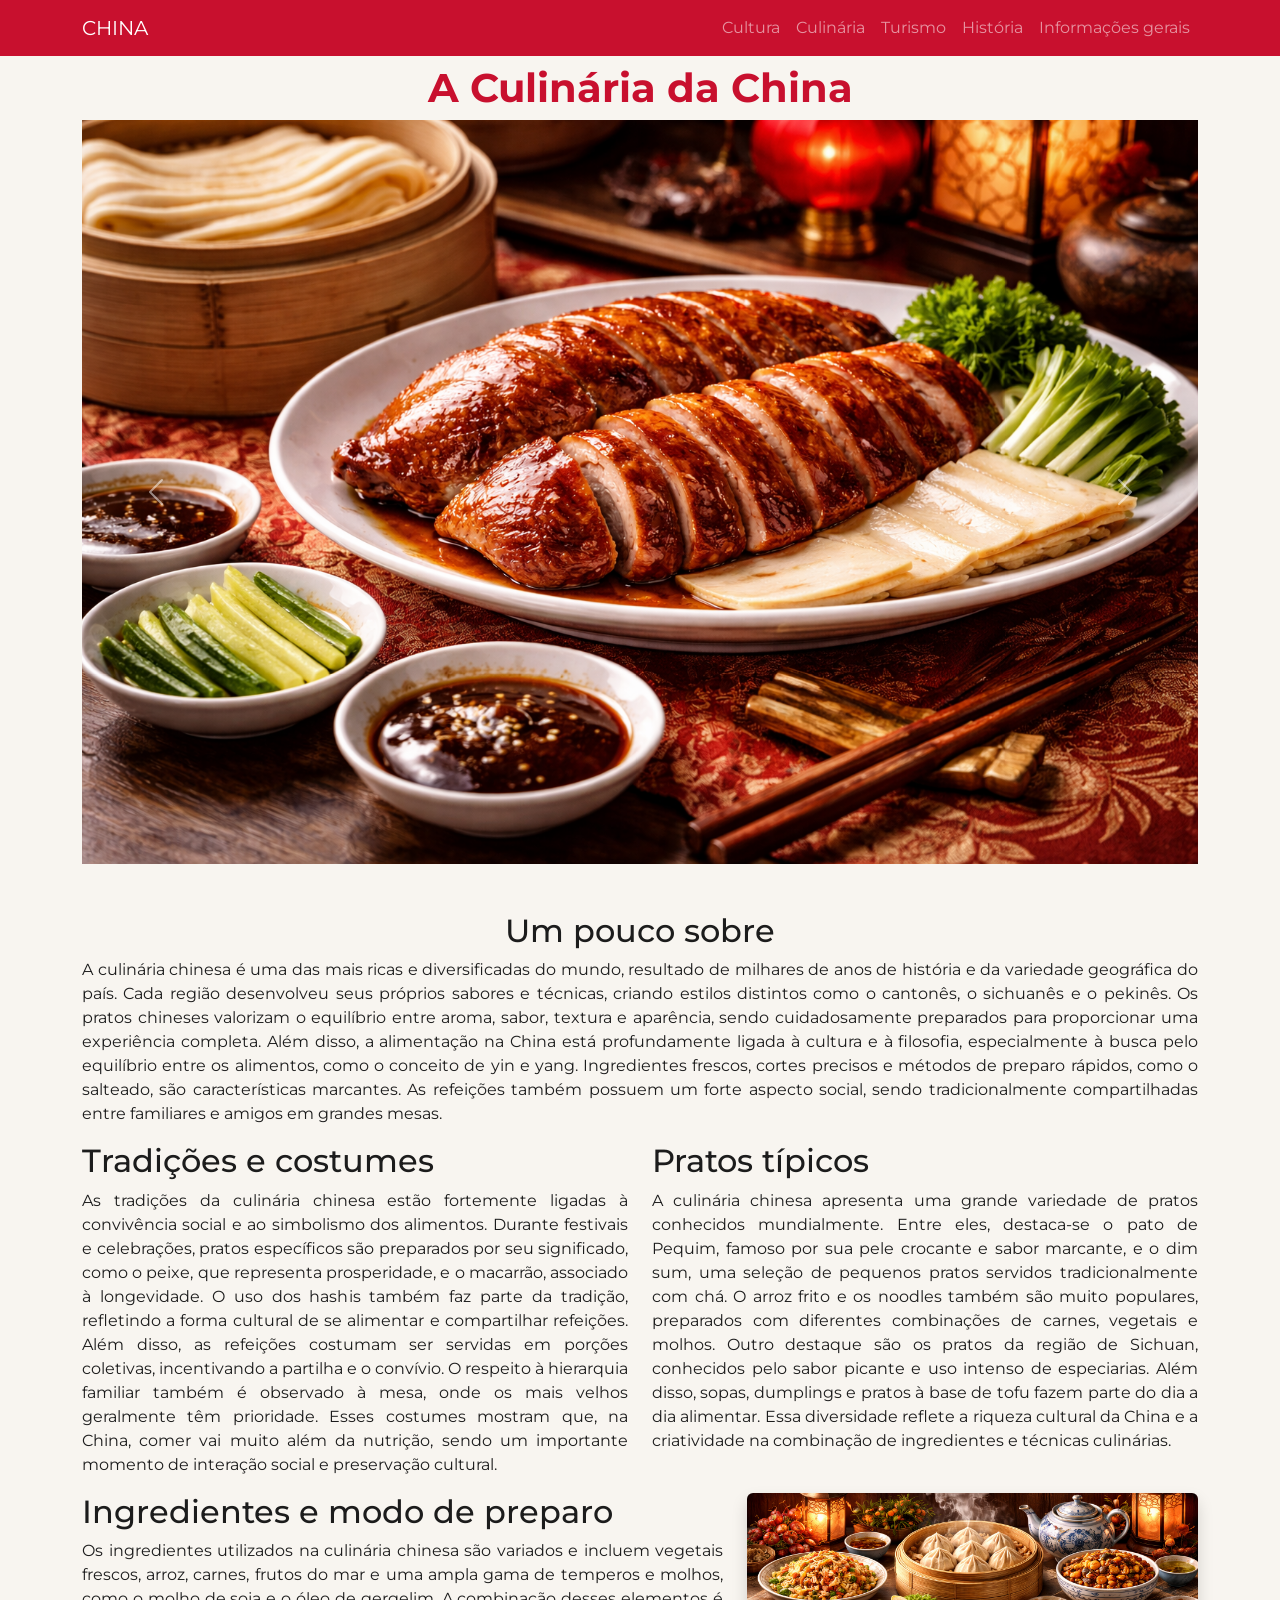
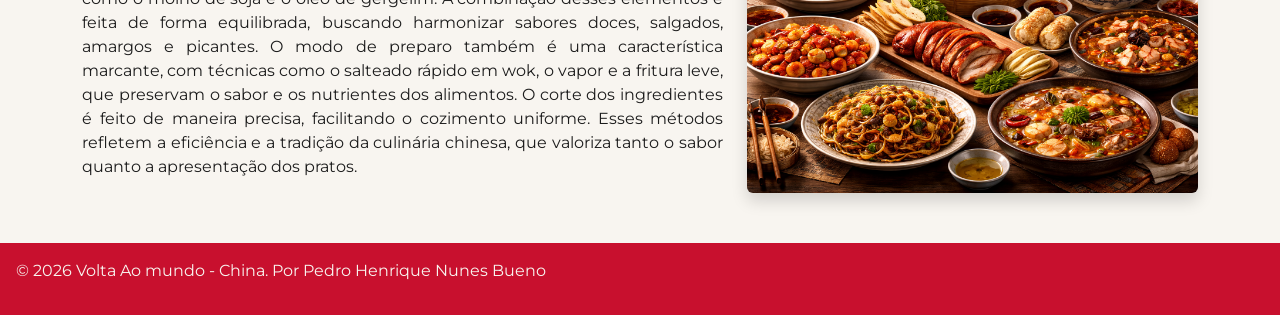
==== pages/culinaria.html @ c610a2ef "Estruturacao de todas as paginas e escrita dos textos" ====
<!DOCTYPE html>
<html lang="pt-BR">

<head>
    <meta charset="UTF-8">
    <meta name="viewport" content="width=device-width, initial-scale=1.0">
    <title>Culinária - China</title>
    <link rel="icon" href="../assets/iconChina.png" type="image/png">
    <link href="https://cdn.jsdelivr.net/npm/bootstrap@5.3.0/dist/css/bootstrap.min.css" rel="stylesheet">
    <link rel="stylesheet" href="../style/style.css">
</head>

<body>
    <nav class="navbar navbar-expand-lg navbar-dark bg-red tex-white">
        <div class="container">
            <a class="navbar-brand" href="../index.html">CHINA</a>
            <button class="navbar-toggler" type="button" data-bs-toggle="collapse" data-bs-target="#menu">
                <span class="navbar-toggler-icon"></span>
            </button>
            <div class="collapse navbar-collapse" id="menu">
                <ul class="navbar-nav ms-auto">
                    <li class="nav-item"><a class="nav-link" href="cultura.html">Cultura</a></li>
                    <li class="nav-item"><a class="nav-link" href="culinaria.html">Culinária</a></li>
                    <li class="nav-item"><a class="nav-link" href="turimos.html">Turismo</a></li>
                    <li class="nav-item"><a class="nav-link" href="historia.html">História</a></li>
                    <li class="nav-item"><a class="nav-link" href="geral.html">Informações gerais</a></li>
                </ul>
            </div>
        </div>
    </nav>
    <h1 class="text-center fw-bold mt-2 title-pg">A Culinária da China</h1>
    <div class="container">
        <div class="row mt-2">
            <!--Carrosel-->
            <div id="carouselExampleControlsNoTouching" class="carousel slide" data-bs-touch="false">
                <div class="carousel-inner">
                    <div class="carousel-item active">
                        <img src="../assets/culinariacarrossel1.png" class="d-block w-100 img-fluid" alt="...">
                    </div>
                    <div class="carousel-item">
                        <img src="../assets/culturacarrossel2.png" class="d-block w-100" alt="...">
                    </div>
                    <div class="carousel-item">
                        <img src="../assets/culturacarrosel3.png" class="d-block w-100" alt="...">
                    </div>
                    <div class="carousel-item">
                        <img src="../assets/culturacarrosel4.png" class="d-block w-100" alt="...">
                    </div>
                </div>
                <button class="carousel-control-prev" type="button" data-bs-target="#carouselExampleControlsNoTouching"
                    data-bs-slide="prev">
                    <span class="carousel-control-prev-icon" aria-hidden="true"></span>
                    <span class="visually-hidden">Previous</span>
                </button>
                <button class="carousel-control-next" type="button" data-bs-target="#carouselExampleControlsNoTouching"
                    data-bs-slide="next">
                    <span class="carousel-control-next-icon" aria-hidden="true"></span>
                    <span class="visually-hidden">Next</span>
                </button>
            </div>
        </div>

        <!--Conteúdo-->
        <div class="row">
            <div class="col-12">
                <h2 class="text-center mt-5">Um pouco sobre</h2>
                <p>
                    A culinária chinesa é uma das mais ricas e diversificadas do mundo, resultado de milhares de anos de
                    história
                    e da variedade geográfica do país. Cada região desenvolveu seus próprios sabores e técnicas, criando
                    estilos
                    distintos como o cantonês, o sichuanês e o pekinês. Os pratos chineses valorizam o equilíbrio entre
                    aroma,
                    sabor, textura e aparência, sendo cuidadosamente preparados para proporcionar uma experiência
                    completa.

                    Além disso, a alimentação na China está profundamente ligada à cultura e à filosofia, especialmente
                    à busca
                    pelo equilíbrio entre os alimentos, como o conceito de yin e yang. Ingredientes frescos, cortes
                    precisos e
                    métodos de preparo rápidos, como o salteado, são características marcantes. As refeições também
                    possuem um
                    forte aspecto social, sendo tradicionalmente compartilhadas entre familiares e amigos em grandes
                    mesas.
                </p>
            </div>
        </div>

        <div class="row">
            <div class="col-6">
                <h2>Tradições e costumes</h2>
                <p>
                    As tradições da culinária chinesa estão fortemente ligadas à convivência social e ao simbolismo dos
                    alimentos.
                    Durante festivais e celebrações, pratos específicos são preparados por seu significado, como o
                    peixe, que
                    representa prosperidade, e o macarrão, associado à longevidade. O uso dos hashis também faz parte da
                    tradição,
                    refletindo a forma cultural de se alimentar e compartilhar refeições.

                    Além disso, as refeições costumam ser servidas em porções coletivas, incentivando a partilha e o
                    convívio.
                    O respeito à hierarquia familiar também é observado à mesa, onde os mais velhos geralmente têm
                    prioridade.
                    Esses costumes mostram que, na China, comer vai muito além da nutrição, sendo um importante momento
                    de
                    interação social e preservação cultural.
                </p>
            </div>
            <div class="col-6">
                <h2>Pratos típicos</h2>
                <p>
                    A culinária chinesa apresenta uma grande variedade de pratos conhecidos mundialmente. Entre eles,
                    destaca-se
                    o pato de Pequim, famoso por sua pele crocante e sabor marcante, e o dim sum, uma seleção de
                    pequenos pratos
                    servidos tradicionalmente com chá. O arroz frito e os noodles também são muito populares, preparados
                    com
                    diferentes combinações de carnes, vegetais e molhos.

                    Outro destaque são os pratos da região de Sichuan, conhecidos pelo sabor picante e uso intenso de
                    especiarias.
                    Além disso, sopas, dumplings e pratos à base de tofu fazem parte do dia a dia alimentar. Essa
                    diversidade
                    reflete a riqueza cultural da China e a criatividade na combinação de ingredientes e técnicas
                    culinárias.
                </p>
            </div>
        </div>

        <div class="row">
            <div class="col-7">
                <h2>Ingredientes e modo de preparo</h2>
                <p>
                    Os ingredientes utilizados na culinária chinesa são variados e incluem vegetais frescos, arroz,
                    carnes,
                    frutos do mar e uma ampla gama de temperos e molhos, como o molho de soja e o óleo de gergelim. A
                    combinação
                    desses elementos é feita de forma equilibrada, buscando harmonizar sabores doces, salgados, amargos
                    e picantes.

                    O modo de preparo também é uma característica marcante, com técnicas como o salteado rápido em wok,
                    o vapor
                    e a fritura leve, que preservam o sabor e os nutrientes dos alimentos. O corte dos ingredientes é
                    feito de
                    maneira precisa, facilitando o cozimento uniforme. Esses métodos refletem a eficiência e a tradição
                    da
                    culinária chinesa, que valoriza tanto o sabor quanto a apresentação dos pratos.
                </p>
            </div>
            <div class="col-5">
            <img src="../assets/culinariaimg.png" class="img-fluid rounded shadow" alt="Culinária Chinesa">
        </div>
        </div>
        
    </div>

    </div>
    <!-- Footer -->
    <footer class="bg-red text-center p-3 foot mt-5">
        <p>&copy; 2026 Volta Ao mundo - China. Por Pedro Henrique Nunes Bueno</p>
    </footer>
    <script src="https://cdn.jsdelivr.net/npm/bootstrap@5.3.0/dist/js/bootstrap.bundle.min.js"></script>
</body>

</html>
---- style/style.css ----
@import url('https://fonts.googleapis.com/css2?family=Montserrat:ital,wght@0,100..900;1,100..900&display=swap');

:root {
  --red: #C8102E;
  --gold: #D4AF37;
  --black: #1C1C1C;
  --white: #F8F5F0;
  --gray: #6C757D;
}

body{
    color: var(--black);
    font-family: "Montserrat", sans-serif;
    background-color: var(--white);
}

p{
  text-align: justify;
}

.btn-st{
  font-weight: 500;
}
.btn-st:hover{
  transition: 0.3s;
  font-weight: 700;

}

.tex-white{
  color: var(--white);
}

.bg-red{
    background-color: var(--red);
}

.st-btn-prim{
    background-color: var(--red);
    color: var(--gold);
}

.st-btn-accor{
    background-color: var(--red);
    color: var(--white);
}

.fade-text {
  color: var(--gold);
  font-weight: bold;
  opacity: 1;
  transition: opacity 0.8s ease-in-out, transform 0.8s ease-in-out;
}

.fade-out {
  opacity: 0;
  transform: translateY(-10px);
}

.fade-in {
  opacity: 1;
  transform: translateY(0);
}

.main {
  background-image: url('../assets/China-Great-Wall-mountains-fog-history-architecture-dawn_1920x1080.jpg');
  height: 100vh;
  background-size: cover;
  background-position: center;
  background-repeat: no-repeat;
}

.sec{
  height: 70vh;
}

.card-st{
  background-color: none;
}

.foot{
  color: var(--white);
}

.sanfona{
  background-color: var(--gray);
  color: var(--white);
}

.sanfona:focus{
  background-color: var(--red);
  color: var(--white);
  border: #6C757D;
}

.img-sanfona{
  width: 400px;
  height: 350px;
}

.con-carrosel{
  height: 40vh;
}

.img{
  border: #1C1C1C 3px;
  border-radius: 10px;
}

.title-pg{
  color: var(--red);
}
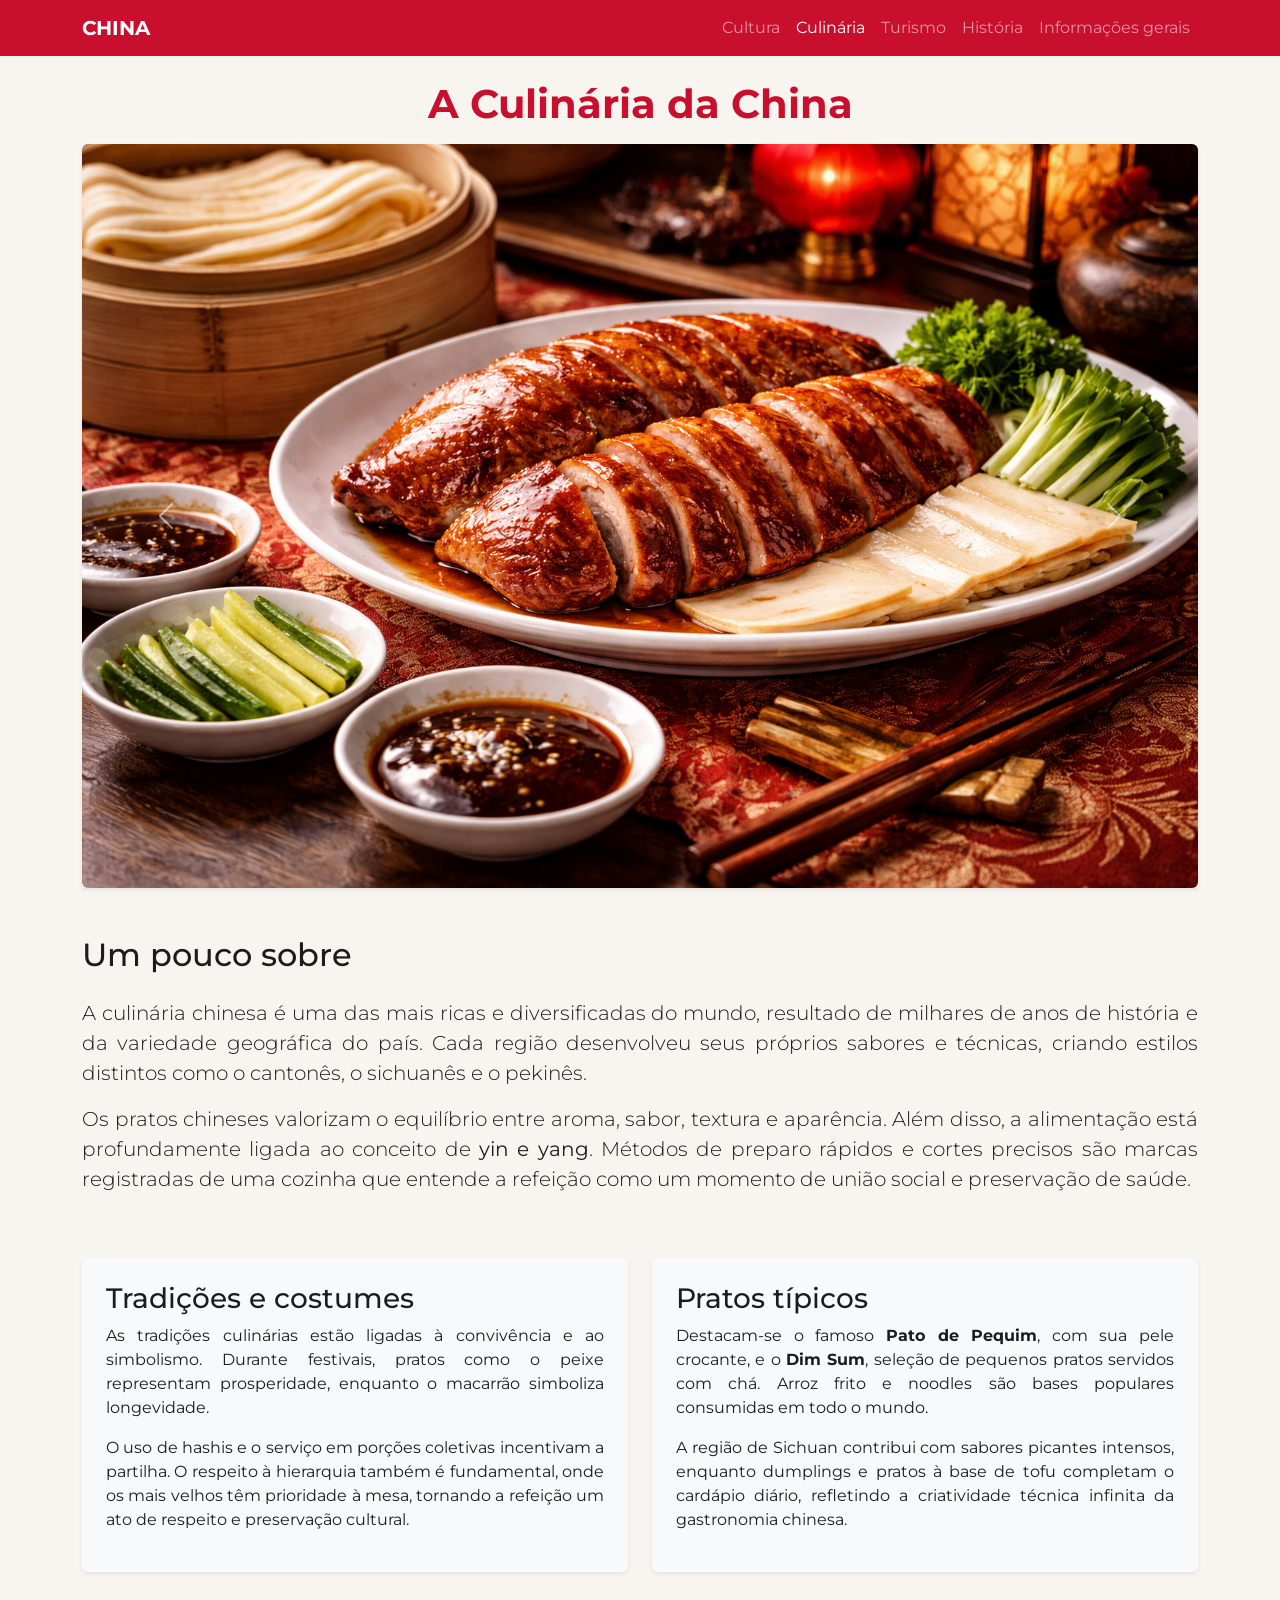
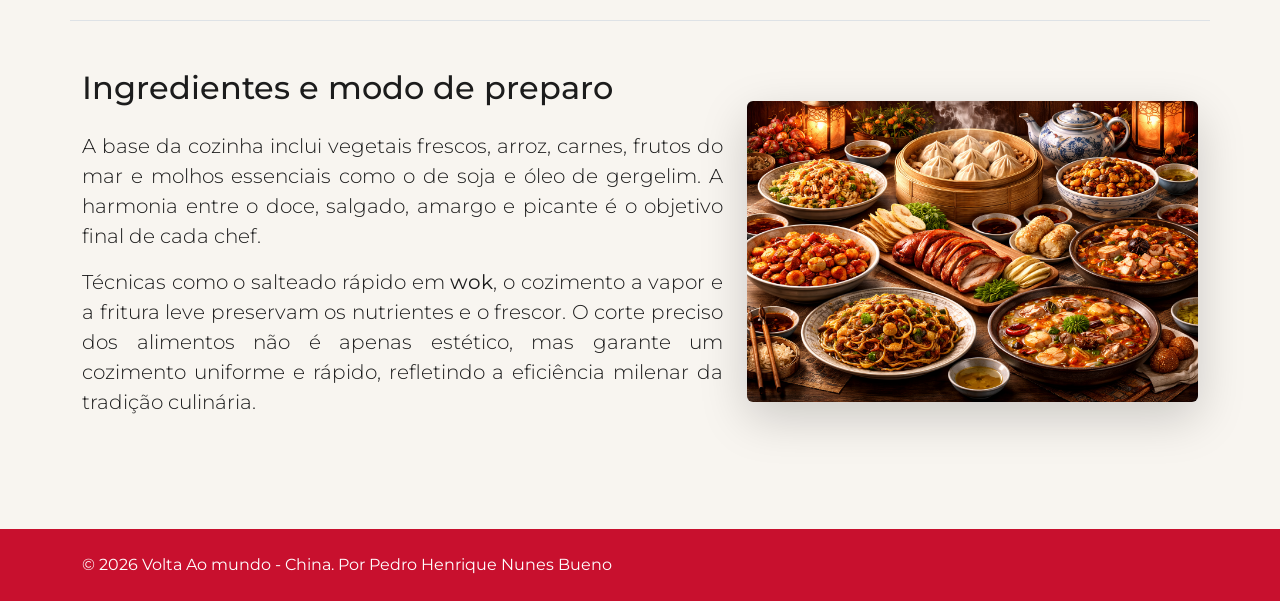
==== commit dd8f3c48: "Aplicação de responsividade, adição de fotos nas pgs de conteúdo" ====
--- a/pages/culinaria.html
+++ b/pages/culinaria.html
@@ -11,16 +11,16 @@
 </head>
 
 <body>
-    <nav class="navbar navbar-expand-lg navbar-dark bg-red tex-white">
+    <nav class="navbar navbar-expand-lg navbar-dark bg-red">
         <div class="container">
-            <a class="navbar-brand" href="../index.html">CHINA</a>
+            <a class="navbar-brand fw-bold" href="../index.html">CHINA</a>
             <button class="navbar-toggler" type="button" data-bs-toggle="collapse" data-bs-target="#menu">
                 <span class="navbar-toggler-icon"></span>
             </button>
             <div class="collapse navbar-collapse" id="menu">
                 <ul class="navbar-nav ms-auto">
                     <li class="nav-item"><a class="nav-link" href="cultura.html">Cultura</a></li>
-                    <li class="nav-item"><a class="nav-link" href="culinaria.html">Culinária</a></li>
+                    <li class="nav-item"><a class="nav-link active" href="culinaria.html">Culinária</a></li>
                     <li class="nav-item"><a class="nav-link" href="turimos.html">Turismo</a></li>
                     <li class="nav-item"><a class="nav-link" href="historia.html">História</a></li>
                     <li class="nav-item"><a class="nav-link" href="geral.html">Informações gerais</a></li>
@@ -28,138 +28,122 @@
             </div>
         </div>
     </nav>
-    <h1 class="text-center fw-bold mt-2 title-pg">A Culinária da China</h1>
-    <div class="container">
-        <div class="row mt-2">
-            <!--Carrosel-->
-            <div id="carouselExampleControlsNoTouching" class="carousel slide" data-bs-touch="false">
-                <div class="carousel-inner">
-                    <div class="carousel-item active">
-                        <img src="../assets/culinariacarrossel1.png" class="d-block w-100 img-fluid" alt="...">
+
+    <header class="container mt-4 mb-3">
+        <h1 class="text-center fw-bold title-pg">A Culinária da China</h1>
+    </header>
+
+    <main class="container">
+        <section class="row">
+            <div class="col-12">
+                <div id="culinariaCarousel" class="carousel slide shadow-sm" data-bs-ride="carousel">
+                    <div class="carousel-inner rounded">
+                        <div class="carousel-item active">
+                            <img src="../assets/culinariacarrossel1.png" class="d-block w-100" alt="Culinária 1">
+                        </div>
+                        <div class="carousel-item">
+                            <img src="../assets/culinariacarrossel2.png" class="d-block w-100" alt="Culinária 2">
+                        </div>
+                        <div class="carousel-item">
+                            <img src="../assets/culinariacarrosel3.png" class="d-block w-100" alt="Culinária 3">
+                        </div>
+                        <div class="carousel-item">
+                            <img src="../assets/culinariacarrosel4.png" class="d-block w-100" alt="Culinária 4">
+                        </div>
                     </div>
-                    <div class="carousel-item">
-                        <img src="../assets/culturacarrossel2.png" class="d-block w-100" alt="...">
-                    </div>
-                    <div class="carousel-item">
-                        <img src="../assets/culturacarrosel3.png" class="d-block w-100" alt="...">
-                    </div>
-                    <div class="carousel-item">
-                        <img src="../assets/culturacarrosel4.png" class="d-block w-100" alt="...">
-                    </div>
+                    <button class="carousel-control-prev" type="button" data-bs-target="#culinariaCarousel"
+                        data-bs-slide="prev">
+                        <span class="carousel-control-prev-icon" aria-hidden="true"></span>
+                        <span class="visually-hidden">Anterior</span>
+                    </button>
+                    <button class="carousel-control-next" type="button" data-bs-target="#culinariaCarousel"
+                        data-bs-slide="next">
+                        <span class="carousel-control-next-icon" aria-hidden="true"></span>
+                        <span class="visually-hidden">Próximo</span>
+                    </button>
                 </div>
-                <button class="carousel-control-prev" type="button" data-bs-target="#carouselExampleControlsNoTouching"
-                    data-bs-slide="prev">
-                    <span class="carousel-control-prev-icon" aria-hidden="true"></span>
-                    <span class="visually-hidden">Previous</span>
-                </button>
-                <button class="carousel-control-next" type="button" data-bs-target="#carouselExampleControlsNoTouching"
-                    data-bs-slide="next">
-                    <span class="carousel-control-next-icon" aria-hidden="true"></span>
-                    <span class="visually-hidden">Next</span>
-                </button>
             </div>
-        </div>
+        </section>
 
-        <!--Conteúdo-->
-        <div class="row">
-            <div class="col-12">
-                <h2 class="text-center mt-5">Um pouco sobre</h2>
-                <p>
+        <section class="row py-5">
+            <div class="col-12 text-center text-md-start">
+                <h2 class="mb-4">Um pouco sobre</h2>
+                <p class="lead">
                     A culinária chinesa é uma das mais ricas e diversificadas do mundo, resultado de milhares de anos de
-                    história
-                    e da variedade geográfica do país. Cada região desenvolveu seus próprios sabores e técnicas, criando
-                    estilos
-                    distintos como o cantonês, o sichuanês e o pekinês. Os pratos chineses valorizam o equilíbrio entre
-                    aroma,
-                    sabor, textura e aparência, sendo cuidadosamente preparados para proporcionar uma experiência
-                    completa.
-
-                    Além disso, a alimentação na China está profundamente ligada à cultura e à filosofia, especialmente
-                    à busca
-                    pelo equilíbrio entre os alimentos, como o conceito de yin e yang. Ingredientes frescos, cortes
-                    precisos e
-                    métodos de preparo rápidos, como o salteado, são características marcantes. As refeições também
-                    possuem um
-                    forte aspecto social, sendo tradicionalmente compartilhadas entre familiares e amigos em grandes
-                    mesas.
+                    história e da variedade geográfica do país. Cada região desenvolveu seus próprios sabores e
+                    técnicas, criando estilos distintos como o cantonês, o sichuanês e o pekinês.
+                </p>
+                <p class="lead">
+                    Os pratos chineses valorizam o equilíbrio entre aroma, sabor, textura e aparência. Além disso, a
+                    alimentação está profundamente ligada ao conceito de <strong>yin e yang</strong>. Métodos de preparo
+                    rápidos e cortes precisos são marcas registradas de uma cozinha que entende a refeição como um
+                    momento de união social e preservação de saúde.
                 </p>
             </div>
-        </div>
+        </section>
 
-        <div class="row">
-            <div class="col-6">
-                <h2>Tradições e costumes</h2>
-                <p>
-                    As tradições da culinária chinesa estão fortemente ligadas à convivência social e ao simbolismo dos
-                    alimentos.
-                    Durante festivais e celebrações, pratos específicos são preparados por seu significado, como o
-                    peixe, que
-                    representa prosperidade, e o macarrão, associado à longevidade. O uso dos hashis também faz parte da
-                    tradição,
-                    refletindo a forma cultural de se alimentar e compartilhar refeições.
+        <section class="row g-4 pb-5">
+            <div class="col-12 col-md-6">
+                <div class="p-4 bg-light rounded h-100 shadow-sm">
+                    <h2 class="h3">Tradições e costumes</h2>
+                    <p>
+                        As tradições culinárias estão ligadas à convivência e ao simbolismo. Durante festivais, pratos
+                        como o peixe representam prosperidade, enquanto o macarrão simboliza longevidade.
+                    </p>
+                    <p>
+                        O uso de hashis e o serviço em porções coletivas incentivam a partilha. O respeito à hierarquia
+                        também é fundamental, onde os mais velhos têm prioridade à mesa, tornando a refeição um ato de
+                        respeito e preservação cultural.
+                    </p>
+                </div>
+            </div>
+            <div class="col-12 col-md-6">
+                <div class="p-4 bg-light rounded h-100 shadow-sm">
+                    <h2 class="h3">Pratos típicos</h2>
+                    <p>
+                        Destacam-se o famoso <strong>Pato de Pequim</strong>, com sua pele crocante, e o <strong>Dim
+                            Sum</strong>, seleção de pequenos pratos servidos com chá. Arroz frito e noodles são bases
+                        populares consumidas em todo o mundo.
+                    </p>
+                    <p>
+                        A região de Sichuan contribui com sabores picantes intensos, enquanto dumplings e pratos à base
+                        de tofu completam o cardápio diário, refletindo a criatividade técnica infinita da gastronomia
+                        chinesa.
+                    </p>
+                </div>
+            </div>
+        </section>
 
-                    Além disso, as refeições costumam ser servidas em porções coletivas, incentivando a partilha e o
-                    convívio.
-                    O respeito à hierarquia familiar também é observado à mesa, onde os mais velhos geralmente têm
-                    prioridade.
-                    Esses costumes mostram que, na China, comer vai muito além da nutrição, sendo um importante momento
-                    de
-                    interação social e preservação cultural.
+        <section class="row align-items-center py-5 border-top">
+            <div class="col-12 col-md-7 order-2 order-md-1">
+                <h2 class="mb-4">Ingredientes e modo de preparo</h2>
+                <p class="lead">
+                    A base da cozinha inclui vegetais frescos, arroz, carnes, frutos do mar e molhos essenciais como o
+                    de soja e óleo de gergelim. A harmonia entre o doce, salgado, amargo e picante é o objetivo final de
+                    cada chef.
+                </p>
+                <p class="lead"
+                
+                
+                >
+                    Técnicas como o salteado rápido em <strong>wok</strong>, o cozimento a vapor e a fritura leve
+                    preservam os nutrientes e o frescor. O corte preciso dos alimentos não é apenas estético, mas
+                    garante um cozimento uniforme e rápido, refletindo a eficiência milenar da tradição culinária.
                 </p>
             </div>
-            <div class="col-6">
-                <h2>Pratos típicos</h2>
-                <p>
-                    A culinária chinesa apresenta uma grande variedade de pratos conhecidos mundialmente. Entre eles,
-                    destaca-se
-                    o pato de Pequim, famoso por sua pele crocante e sabor marcante, e o dim sum, uma seleção de
-                    pequenos pratos
-                    servidos tradicionalmente com chá. O arroz frito e os noodles também são muito populares, preparados
-                    com
-                    diferentes combinações de carnes, vegetais e molhos.
+            <div class="col-12 col-md-5 order-1 order-md-2 mb-4 mb-md-0 text-center">
+                <img src="../assets/culinariaimg.png" class="img-fluid rounded shadow-lg w-100"
+                    alt="Culinária Chinesa Preparo">
+            </div>
+        </section>
+    </main>
 
-                    Outro destaque são os pratos da região de Sichuan, conhecidos pelo sabor picante e uso intenso de
-                    especiarias.
-                    Além disso, sopas, dumplings e pratos à base de tofu fazem parte do dia a dia alimentar. Essa
-                    diversidade
-                    reflete a riqueza cultural da China e a criatividade na combinação de ingredientes e técnicas
-                    culinárias.
-                </p>
-            </div>
+    <footer class="bg-red text-center p-4 mt-5">
+        <div class="container">
+            <p class="mb-0 text-white">&copy; 2026 Volta Ao mundo - China. Por Pedro Henrique Nunes Bueno</p>
         </div>
+    </footer>
 
-        <div class="row">
-            <div class="col-7">
-                <h2>Ingredientes e modo de preparo</h2>
-                <p>
-                    Os ingredientes utilizados na culinária chinesa são variados e incluem vegetais frescos, arroz,
-                    carnes,
-                    frutos do mar e uma ampla gama de temperos e molhos, como o molho de soja e o óleo de gergelim. A
-                    combinação
-                    desses elementos é feita de forma equilibrada, buscando harmonizar sabores doces, salgados, amargos
-                    e picantes.
-
-                    O modo de preparo também é uma característica marcante, com técnicas como o salteado rápido em wok,
-                    o vapor
-                    e a fritura leve, que preservam o sabor e os nutrientes dos alimentos. O corte dos ingredientes é
-                    feito de
-                    maneira precisa, facilitando o cozimento uniforme. Esses métodos refletem a eficiência e a tradição
-                    da
-                    culinária chinesa, que valoriza tanto o sabor quanto a apresentação dos pratos.
-                </p>
-            </div>
-            <div class="col-5">
-            <img src="../assets/culinariaimg.png" class="img-fluid rounded shadow" alt="Culinária Chinesa">
-        </div>
-        </div>
-        
-    </div>
-
-    </div>
-    <!-- Footer -->
-    <footer class="bg-red text-center p-3 foot mt-5">
-        <p>&copy; 2026 Volta Ao mundo - China. Por Pedro Henrique Nunes Bueno</p>
-    </footer>
     <script src="https://cdn.jsdelivr.net/npm/bootstrap@5.3.0/dist/js/bootstrap.bundle.min.js"></script>
 </body>
 
--- a/style/style.css
+++ b/style/style.css
@@ -46,7 +46,7 @@
 }
 
 .fade-text {
-  color: var(--gold);
+  color: var(--red);
   font-weight: bold;
   opacity: 1;
   transition: opacity 0.8s ease-in-out, transform 0.8s ease-in-out;
@@ -70,8 +70,9 @@
   background-repeat: no-repeat;
 }
 
-.sec{
-  height: 70vh;
+.sec {
+    padding: 60px 0;
+    min-height: auto; 
 }
 
 .card-st{
